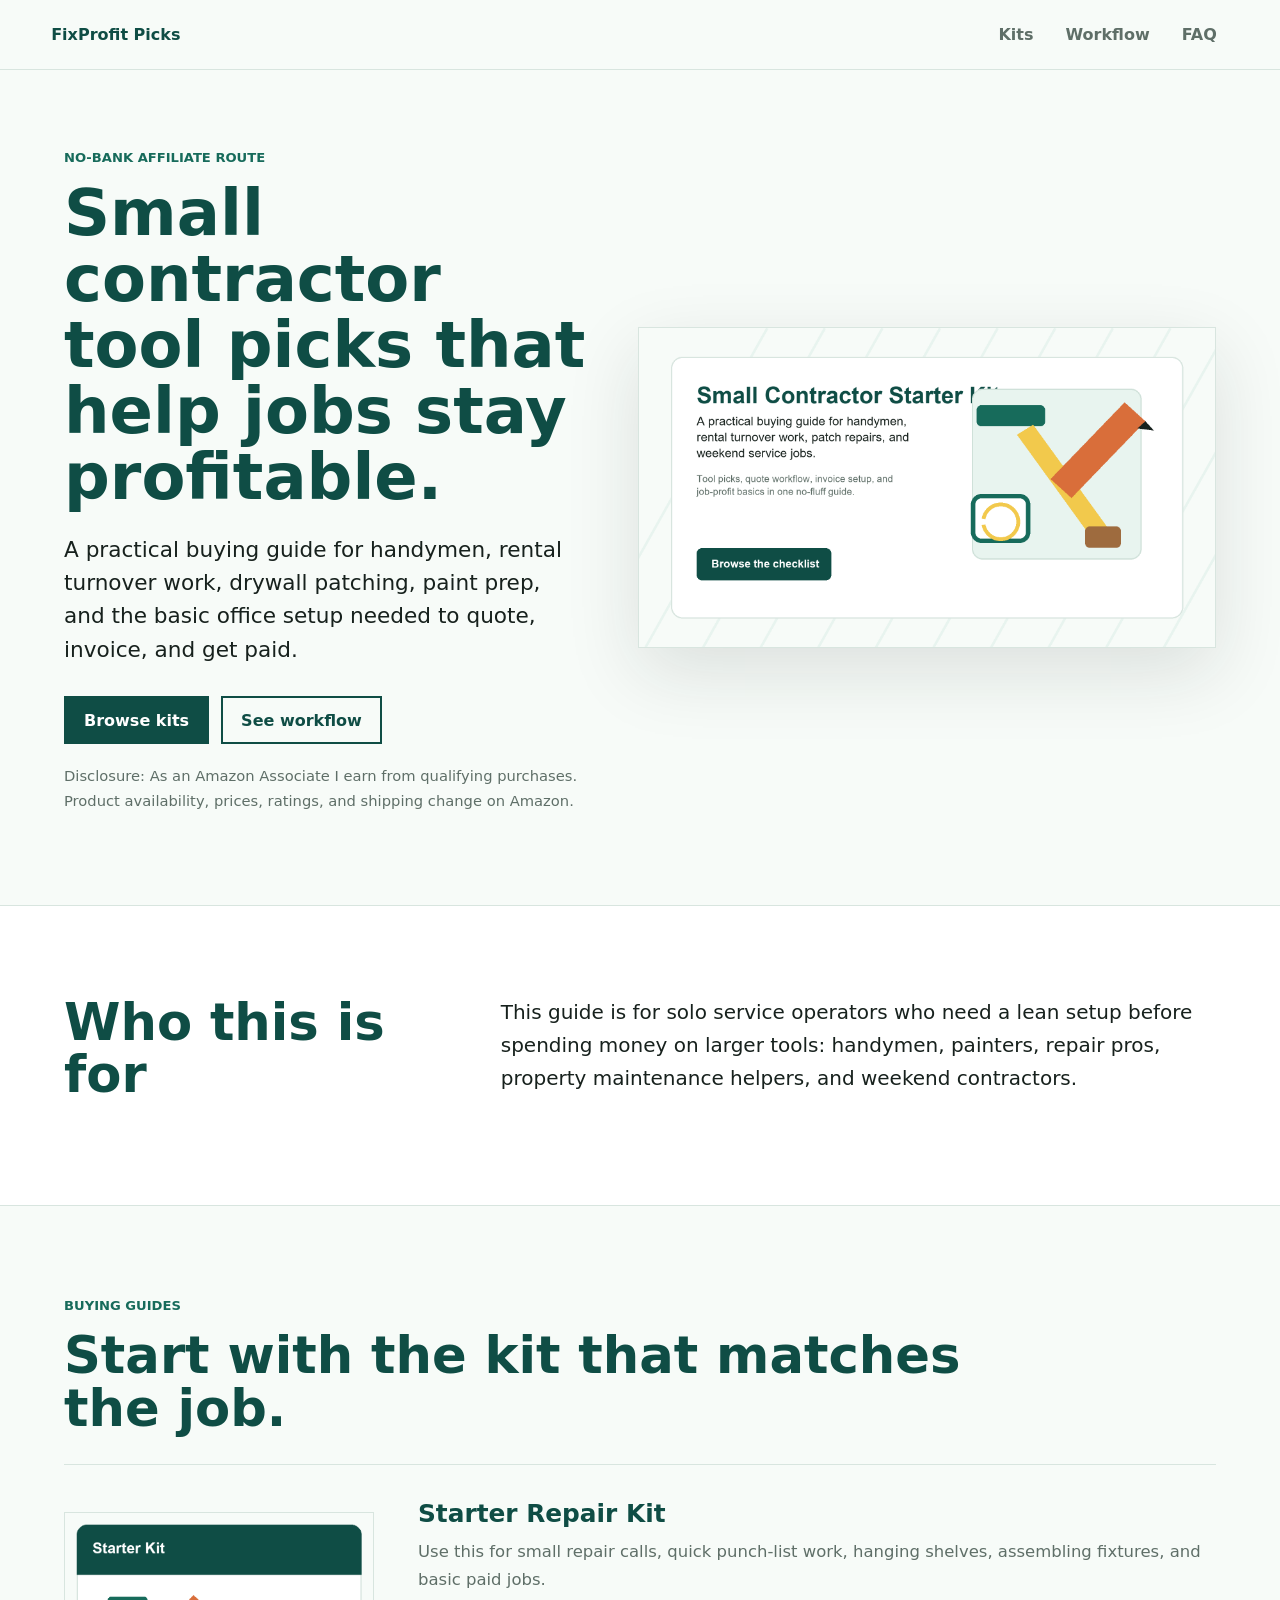
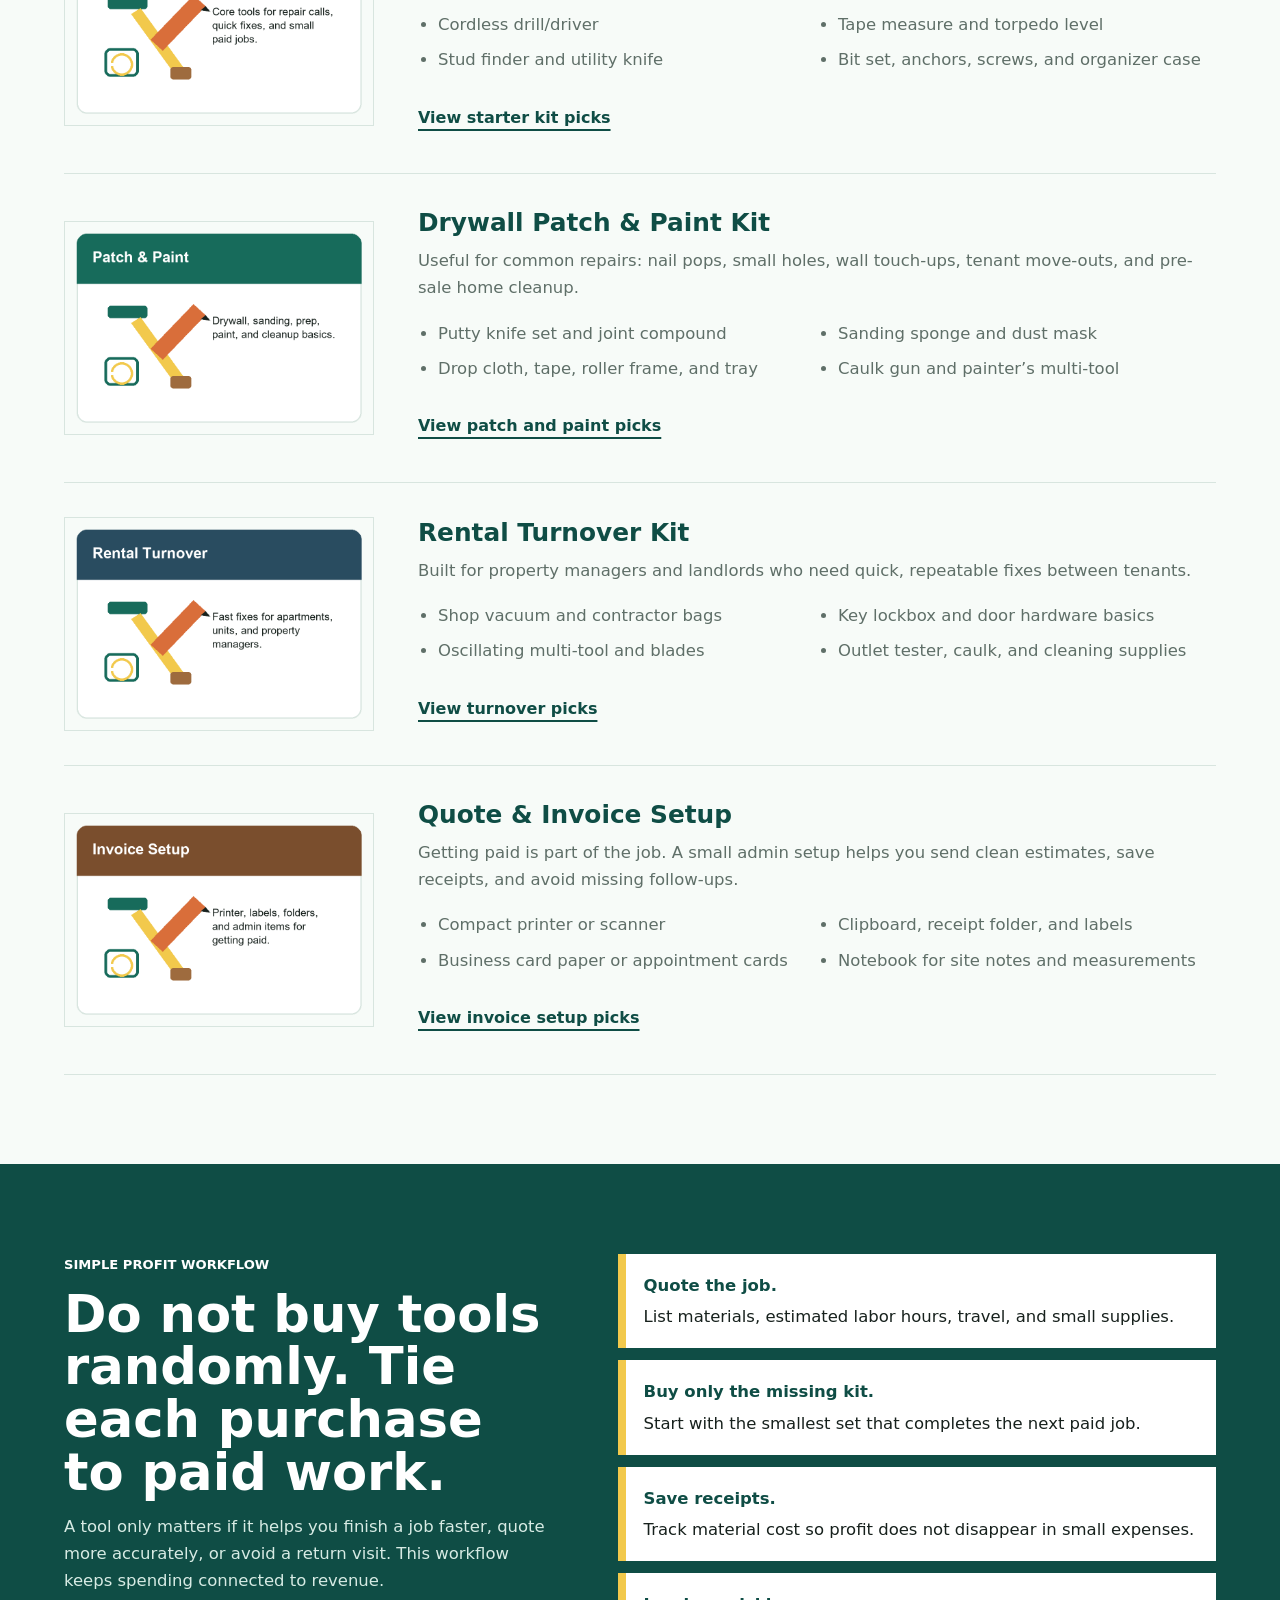
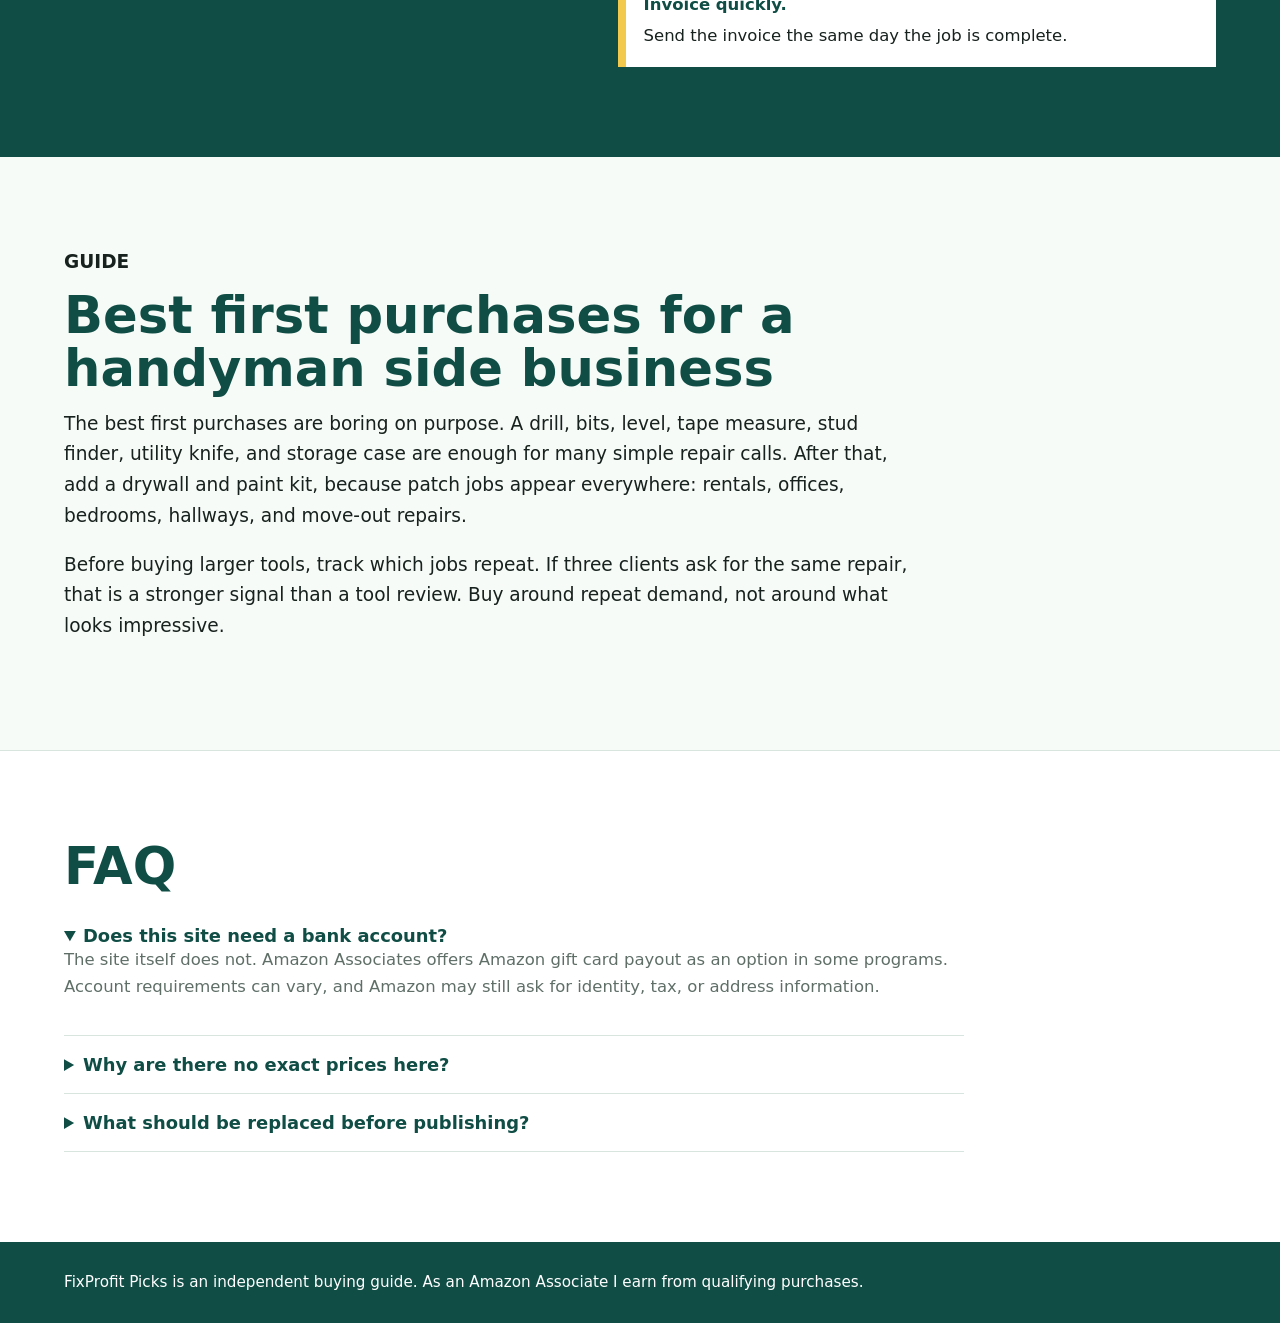
==== index.html @ c5eff832 "Launch FixProfit Picks affiliate site" ====
<!doctype html>
<html lang="en">
  <head>
    <meta charset="utf-8" />
    <meta name="viewport" content="width=device-width, initial-scale=1" />
    <title>Small Contractor Starter Kit | Tool Buying Guide</title>
    <meta
      name="description"
      content="A practical tool buying guide for handymen, rental turnover jobs, drywall repair, painting, invoicing, and job-profit workflow."
    />
    <link rel="stylesheet" href="styles.css" />
  </head>
  <body>
    <header class="topbar">
      <a class="brand" href="#top">FixProfit Picks</a>
      <nav aria-label="Primary">
        <a href="#kits">Kits</a>
        <a href="#workflow">Workflow</a>
        <a href="#faq">FAQ</a>
      </nav>
    </header>

    <main id="top">
      <section class="hero">
        <div class="hero-copy">
          <p class="eyebrow">No-bank affiliate route</p>
          <h1>Small contractor tool picks that help jobs stay profitable.</h1>
          <p>
            A practical buying guide for handymen, rental turnover work, drywall
            patching, paint prep, and the basic office setup needed to quote,
            invoice, and get paid.
          </p>
          <div class="hero-actions">
            <a class="button" href="#kits">Browse kits</a>
            <a class="button secondary" href="#workflow">See workflow</a>
          </div>
          <p class="disclosure">
            Disclosure: As an Amazon Associate I earn from qualifying purchases.
            Product availability, prices, ratings, and shipping change on Amazon.
          </p>
        </div>
        <img
          class="hero-image"
          src="assets/hero-tools.png"
          alt="Illustrated contractor tool kit with hammer, tape measure, and pencil"
        />
      </section>

      <section class="intro">
        <h2>Who this is for</h2>
        <p>
          This guide is for solo service operators who need a lean setup before
          spending money on larger tools: handymen, painters, repair pros,
          property maintenance helpers, and weekend contractors.
        </p>
      </section>

      <section id="kits" class="kits">
        <div class="section-heading">
          <p class="eyebrow">Buying guides</p>
          <h2>Start with the kit that matches the job.</h2>
        </div>

        <article class="kit-card">
          <img src="assets/tile-starter-kit.png" alt="Starter tool kit illustration" />
          <div>
            <h3>Starter Repair Kit</h3>
            <p>
              Use this for small repair calls, quick punch-list work, hanging
              shelves, assembling fixtures, and basic paid jobs.
            </p>
            <ul>
              <li>Cordless drill/driver</li>
              <li>Tape measure and torpedo level</li>
              <li>Stud finder and utility knife</li>
              <li>Bit set, anchors, screws, and organizer case</li>
            </ul>
            <a class="text-link" data-amazon-search="handyman starter tool kit cordless drill level stud finder">View starter kit picks</a>
          </div>
        </article>

        <article class="kit-card">
          <img src="assets/tile-drywall-paint.png" alt="Drywall and painting kit illustration" />
          <div>
            <h3>Drywall Patch & Paint Kit</h3>
            <p>
              Useful for common repairs: nail pops, small holes, wall touch-ups,
              tenant move-outs, and pre-sale home cleanup.
            </p>
            <ul>
              <li>Putty knife set and joint compound</li>
              <li>Sanding sponge and dust mask</li>
              <li>Drop cloth, tape, roller frame, and tray</li>
              <li>Caulk gun and painter’s multi-tool</li>
            </ul>
            <a class="text-link" data-amazon-search="drywall repair kit sanding sponge painter tool caulk gun">View patch and paint picks</a>
          </div>
        </article>

        <article class="kit-card">
          <img src="assets/tile-rental-turnover.png" alt="Rental turnover kit illustration" />
          <div>
            <h3>Rental Turnover Kit</h3>
            <p>
              Built for property managers and landlords who need quick,
              repeatable fixes between tenants.
            </p>
            <ul>
              <li>Shop vacuum and contractor bags</li>
              <li>Key lockbox and door hardware basics</li>
              <li>Oscillating multi-tool and blades</li>
              <li>Outlet tester, caulk, and cleaning supplies</li>
            </ul>
            <a class="text-link" data-amazon-search="rental turnover maintenance kit shop vac lockbox oscillating tool">View turnover picks</a>
          </div>
        </article>

        <article class="kit-card">
          <img src="assets/tile-office-setup.png" alt="Invoice and office setup illustration" />
          <div>
            <h3>Quote & Invoice Setup</h3>
            <p>
              Getting paid is part of the job. A small admin setup helps you
              send clean estimates, save receipts, and avoid missing follow-ups.
            </p>
            <ul>
              <li>Compact printer or scanner</li>
              <li>Clipboard, receipt folder, and labels</li>
              <li>Business card paper or appointment cards</li>
              <li>Notebook for site notes and measurements</li>
            </ul>
            <a class="text-link" data-amazon-search="small business invoice printer receipt organizer clipboard labels">View invoice setup picks</a>
          </div>
        </article>
      </section>

      <section id="workflow" class="workflow">
        <div>
          <p class="eyebrow">Simple profit workflow</p>
          <h2>Do not buy tools randomly. Tie each purchase to paid work.</h2>
          <p>
            A tool only matters if it helps you finish a job faster, quote more
            accurately, or avoid a return visit. This workflow keeps spending
            connected to revenue.
          </p>
        </div>
        <ol class="steps">
          <li>
            <strong>Quote the job.</strong>
            List materials, estimated labor hours, travel, and small supplies.
          </li>
          <li>
            <strong>Buy only the missing kit.</strong>
            Start with the smallest set that completes the next paid job.
          </li>
          <li>
            <strong>Save receipts.</strong>
            Track material cost so profit does not disappear in small expenses.
          </li>
          <li>
            <strong>Invoice quickly.</strong>
            Send the invoice the same day the job is complete.
          </li>
        </ol>
      </section>

      <section class="article">
        <p class="eyebrow">Guide</p>
        <h2>Best first purchases for a handyman side business</h2>
        <p>
          The best first purchases are boring on purpose. A drill, bits, level,
          tape measure, stud finder, utility knife, and storage case are enough
          for many simple repair calls. After that, add a drywall and paint kit,
          because patch jobs appear everywhere: rentals, offices, bedrooms,
          hallways, and move-out repairs.
        </p>
        <p>
          Before buying larger tools, track which jobs repeat. If three clients
          ask for the same repair, that is a stronger signal than a tool review.
          Buy around repeat demand, not around what looks impressive.
        </p>
      </section>

      <section id="faq" class="faq">
        <h2>FAQ</h2>
        <details open>
          <summary>Does this site need a bank account?</summary>
          <p>
            The site itself does not. Amazon Associates offers Amazon gift card
            payout as an option in some programs. Account requirements can vary,
            and Amazon may still ask for identity, tax, or address information.
          </p>
        </details>
        <details>
          <summary>Why are there no exact prices here?</summary>
          <p>
            Prices change often. This page links to Amazon search results so
            visitors can compare current products directly on Amazon.
          </p>
        </details>
        <details>
          <summary>What should be replaced before publishing?</summary>
          <p>
            Replace the placeholder Amazon Associate tag in <code>script.js</code>
            after the account is created.
          </p>
        </details>
      </section>
    </main>

    <footer>
      <p>
        FixProfit Picks is an independent buying guide. As an Amazon Associate I
        earn from qualifying purchases.
      </p>
    </footer>

    <script src="script.js"></script>
  </body>
</html>
---- styles.css ----
:root {
  color-scheme: light;
  --ink: #17211d;
  --muted: #5f6f68;
  --green: #176b5b;
  --deep: #0f4d45;
  --mint: #e8f4ef;
  --paper: #f7fbf8;
  --line: #d8e5df;
  --amber: #f2c94c;
  --rust: #d96e3a;
  font-family:
    Inter, ui-sans-serif, system-ui, -apple-system, BlinkMacSystemFont, "Segoe UI",
    sans-serif;
}

* {
  box-sizing: border-box;
}

html {
  scroll-behavior: smooth;
}

body {
  margin: 0;
  background: var(--paper);
  color: var(--ink);
}

a {
  color: inherit;
}

.topbar {
  position: sticky;
  top: 0;
  z-index: 10;
  display: flex;
  align-items: center;
  justify-content: space-between;
  gap: 24px;
  padding: 16px clamp(18px, 4vw, 54px);
  background: rgba(247, 251, 248, 0.94);
  border-bottom: 1px solid var(--line);
  backdrop-filter: blur(14px);
}

.brand {
  font-weight: 800;
  text-decoration: none;
  color: var(--deep);
}

nav {
  display: flex;
  gap: 8px;
}

nav a {
  padding: 9px 12px;
  color: var(--muted);
  text-decoration: none;
  font-weight: 700;
}

main {
  overflow: hidden;
}

.hero {
  min-height: calc(100vh - 65px);
  display: grid;
  grid-template-columns: minmax(0, 0.95fr) minmax(340px, 1.05fr);
  align-items: center;
  gap: clamp(24px, 4vw, 70px);
  padding: clamp(34px, 6vw, 84px) clamp(18px, 5vw, 78px);
}

.hero-copy {
  max-width: 720px;
}

.eyebrow {
  margin: 0 0 12px;
  color: var(--green);
  font-size: 0.82rem;
  font-weight: 900;
  letter-spacing: 0;
  text-transform: uppercase;
}

h1,
h2,
h3,
p {
  margin-top: 0;
}

h1 {
  margin-bottom: 22px;
  font-size: clamp(2.15rem, 5vw, 4.55rem);
  line-height: 1.03;
  letter-spacing: 0;
  color: var(--deep);
}

h2 {
  margin-bottom: 14px;
  font-size: clamp(1.9rem, 4vw, 3.35rem);
  line-height: 1.03;
  letter-spacing: 0;
  color: var(--deep);
}

h3 {
  margin-bottom: 10px;
  font-size: 1.55rem;
  color: var(--deep);
}

p,
li {
  color: var(--muted);
  font-size: 1.03rem;
  line-height: 1.65;
}

.hero-copy > p:not(.eyebrow):not(.disclosure) {
  max-width: 620px;
  color: var(--ink);
  font-size: clamp(1.1rem, 2vw, 1.35rem);
  line-height: 1.55;
}

.hero-actions {
  display: flex;
  flex-wrap: wrap;
  gap: 12px;
  margin: 30px 0 20px;
}

.button {
  display: inline-flex;
  align-items: center;
  justify-content: center;
  min-height: 48px;
  padding: 0 18px;
  border: 2px solid var(--deep);
  background: var(--deep);
  color: white;
  font-weight: 900;
  text-decoration: none;
}

.button.secondary {
  background: transparent;
  color: var(--deep);
}

.disclosure {
  max-width: 560px;
  color: var(--muted);
  font-size: 0.92rem;
}

.hero-image {
  width: 100%;
  max-height: 780px;
  min-width: 0;
  object-fit: contain;
  border: 1px solid var(--line);
  box-shadow: 0 24px 70px rgba(23, 33, 29, 0.12);
}

.intro,
.kits,
.workflow,
.article,
.faq {
  padding: clamp(44px, 7vw, 90px) clamp(18px, 5vw, 78px);
}

.intro {
  display: grid;
  grid-template-columns: minmax(220px, 0.8fr) minmax(0, 1.4fr);
  gap: 28px;
  background: white;
  border-block: 1px solid var(--line);
}

.intro p {
  max-width: 820px;
  color: var(--ink);
  font-size: 1.25rem;
}

.section-heading {
  max-width: 900px;
  margin-bottom: 30px;
}

.kit-card {
  display: grid;
  grid-template-columns: 310px minmax(0, 1fr);
  gap: clamp(20px, 4vw, 44px);
  align-items: center;
  padding: clamp(18px, 3vw, 34px) 0;
  border-top: 1px solid var(--line);
}

.kit-card:last-child {
  border-bottom: 1px solid var(--line);
}

.kit-card img {
  width: 100%;
  border: 1px solid var(--line);
  background: white;
}

ul {
  display: grid;
  grid-template-columns: repeat(2, minmax(0, 1fr));
  gap: 8px 22px;
  margin: 18px 0 22px;
  padding-left: 20px;
}

.text-link {
  display: inline-flex;
  align-items: center;
  min-height: 44px;
  color: var(--deep);
  font-weight: 900;
  text-decoration: underline;
  text-decoration-thickness: 2px;
  text-underline-offset: 6px;
  cursor: pointer;
}

.workflow {
  display: grid;
  grid-template-columns: minmax(0, 0.9fr) minmax(320px, 1.1fr);
  gap: clamp(24px, 5vw, 70px);
  background: var(--deep);
}

.workflow h2,
.workflow .eyebrow {
  color: white;
}

.workflow p {
  color: #d7ebe4;
}

.steps {
  display: grid;
  gap: 12px;
  margin: 0;
  padding: 0;
  list-style: none;
}

.steps li {
  padding: 18px;
  background: white;
  border-left: 8px solid var(--amber);
  color: var(--ink);
}

.steps strong {
  display: block;
  margin-bottom: 4px;
  color: var(--deep);
}

.article {
  max-width: 980px;
}

.article p {
  color: var(--ink);
  font-size: 1.16rem;
}

.faq {
  background: white;
  border-top: 1px solid var(--line);
}

details {
  max-width: 900px;
  padding: 18px 0;
  border-bottom: 1px solid var(--line);
}

summary {
  color: var(--deep);
  cursor: pointer;
  font-size: 1.12rem;
  font-weight: 900;
}

code {
  padding: 2px 6px;
  background: var(--mint);
  color: var(--deep);
}

footer {
  padding: 28px clamp(18px, 5vw, 78px);
  background: var(--deep);
}

footer p {
  margin: 0;
  color: white;
  font-size: 0.95rem;
}

@media (max-width: 840px) {
  .topbar,
  nav {
    align-items: flex-start;
  }

  .topbar {
    flex-direction: column;
  }

  .hero,
  .intro,
  .kit-card,
  .workflow {
    grid-template-columns: 1fr;
  }

  .hero {
    min-height: auto;
  }

  .kit-card img {
    max-width: 420px;
  }

  ul {
    grid-template-columns: 1fr;
  }
}
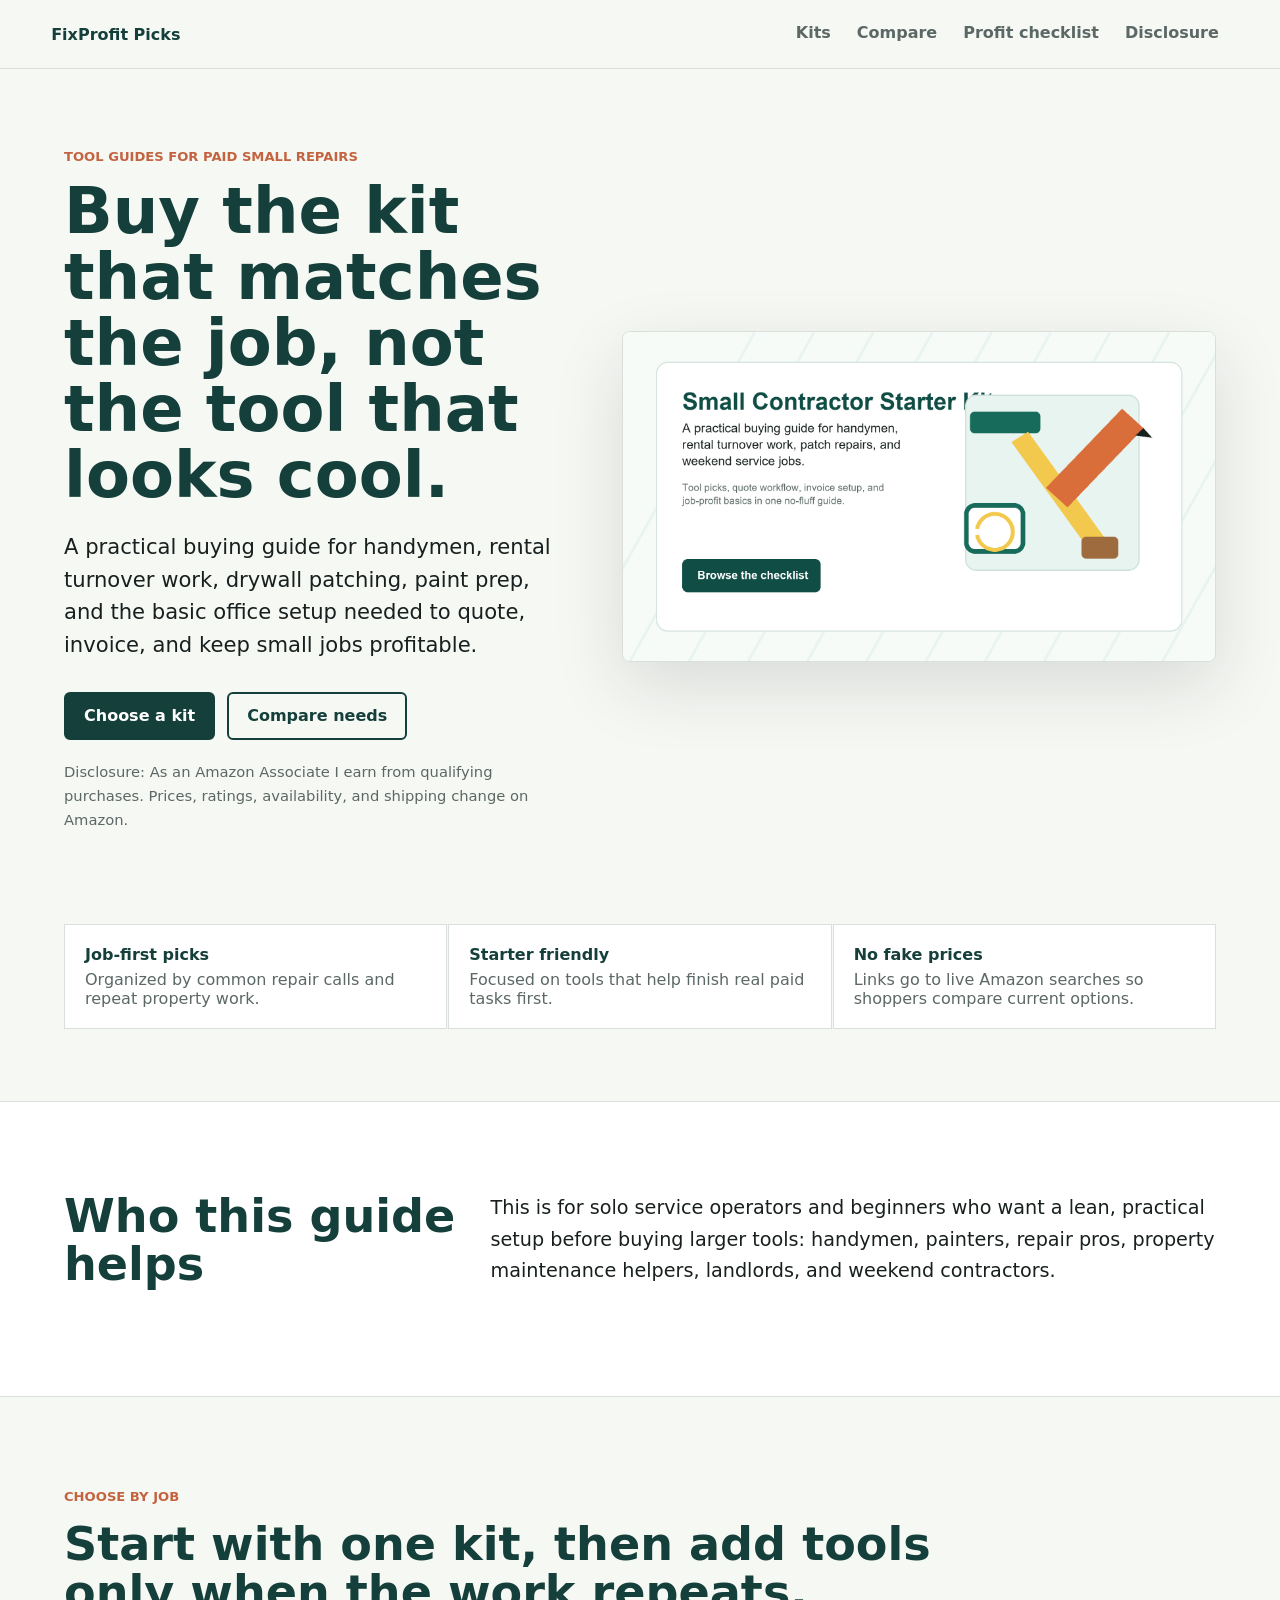
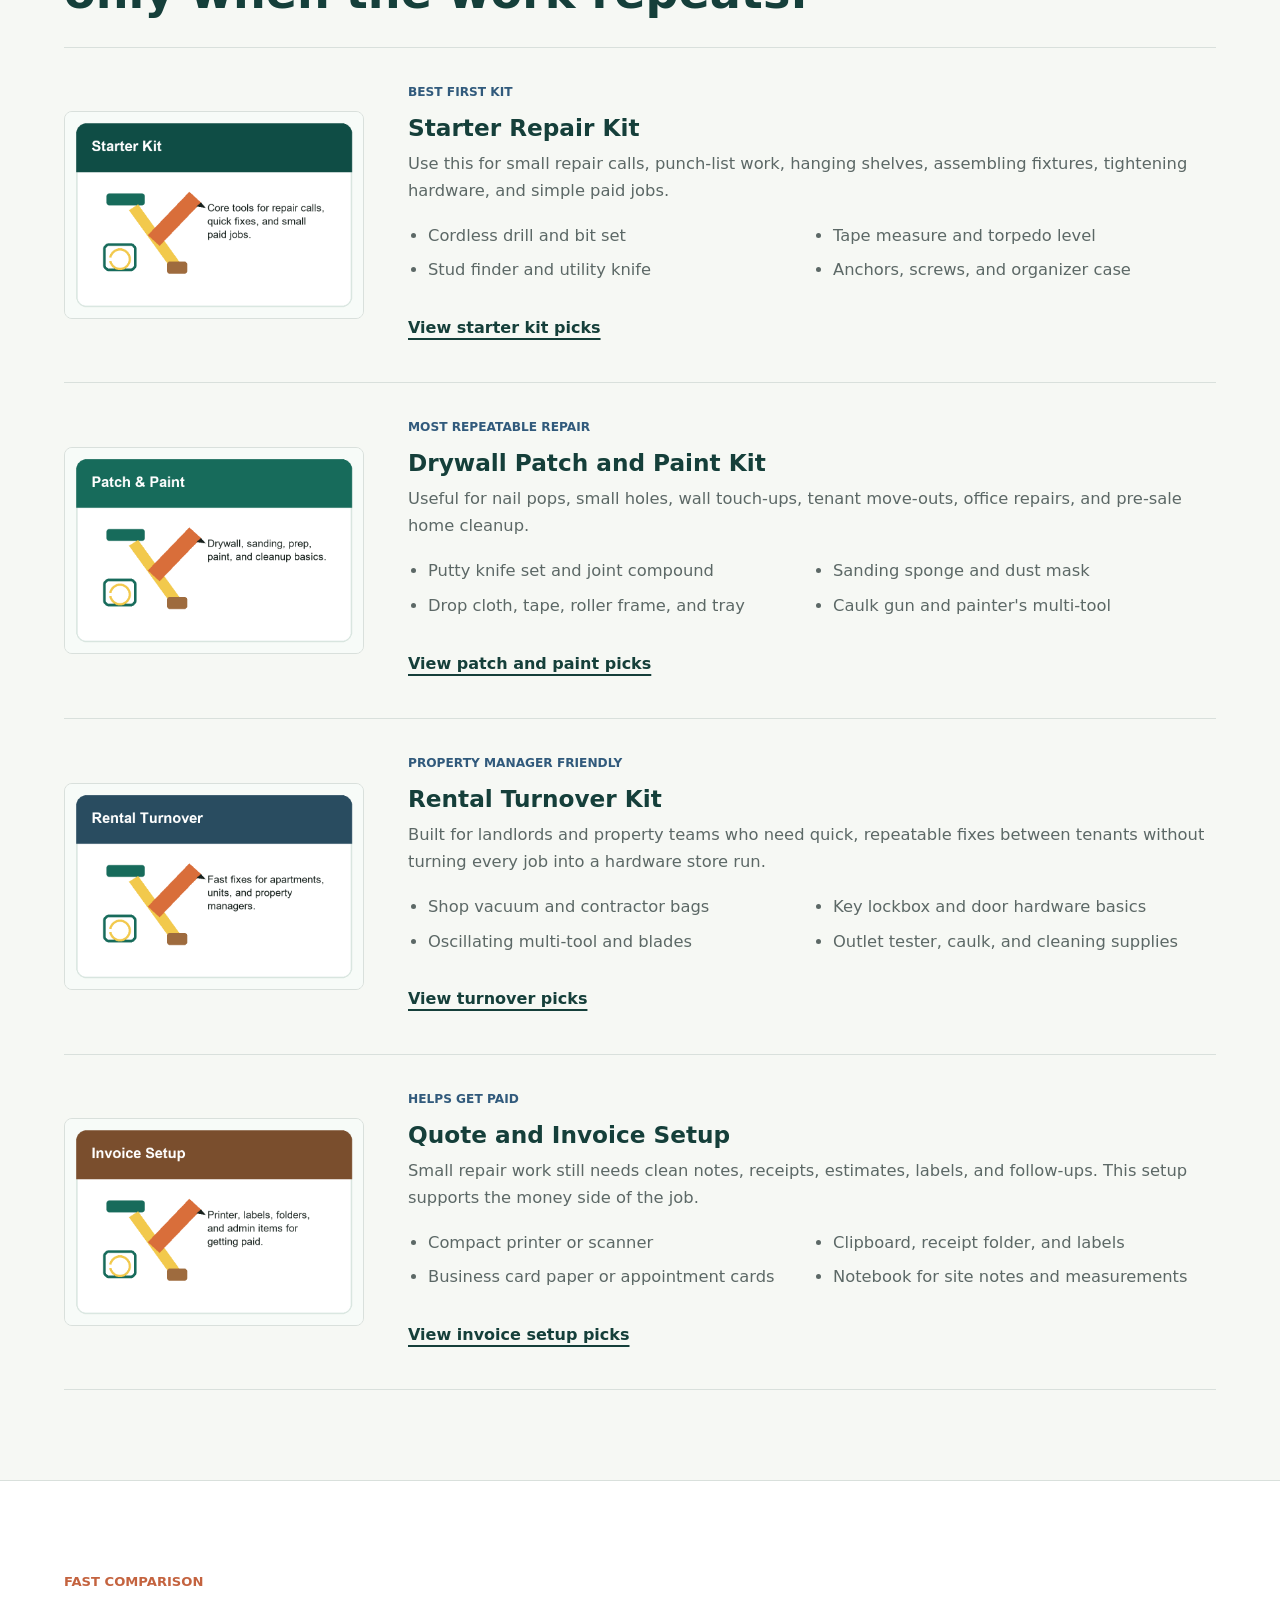
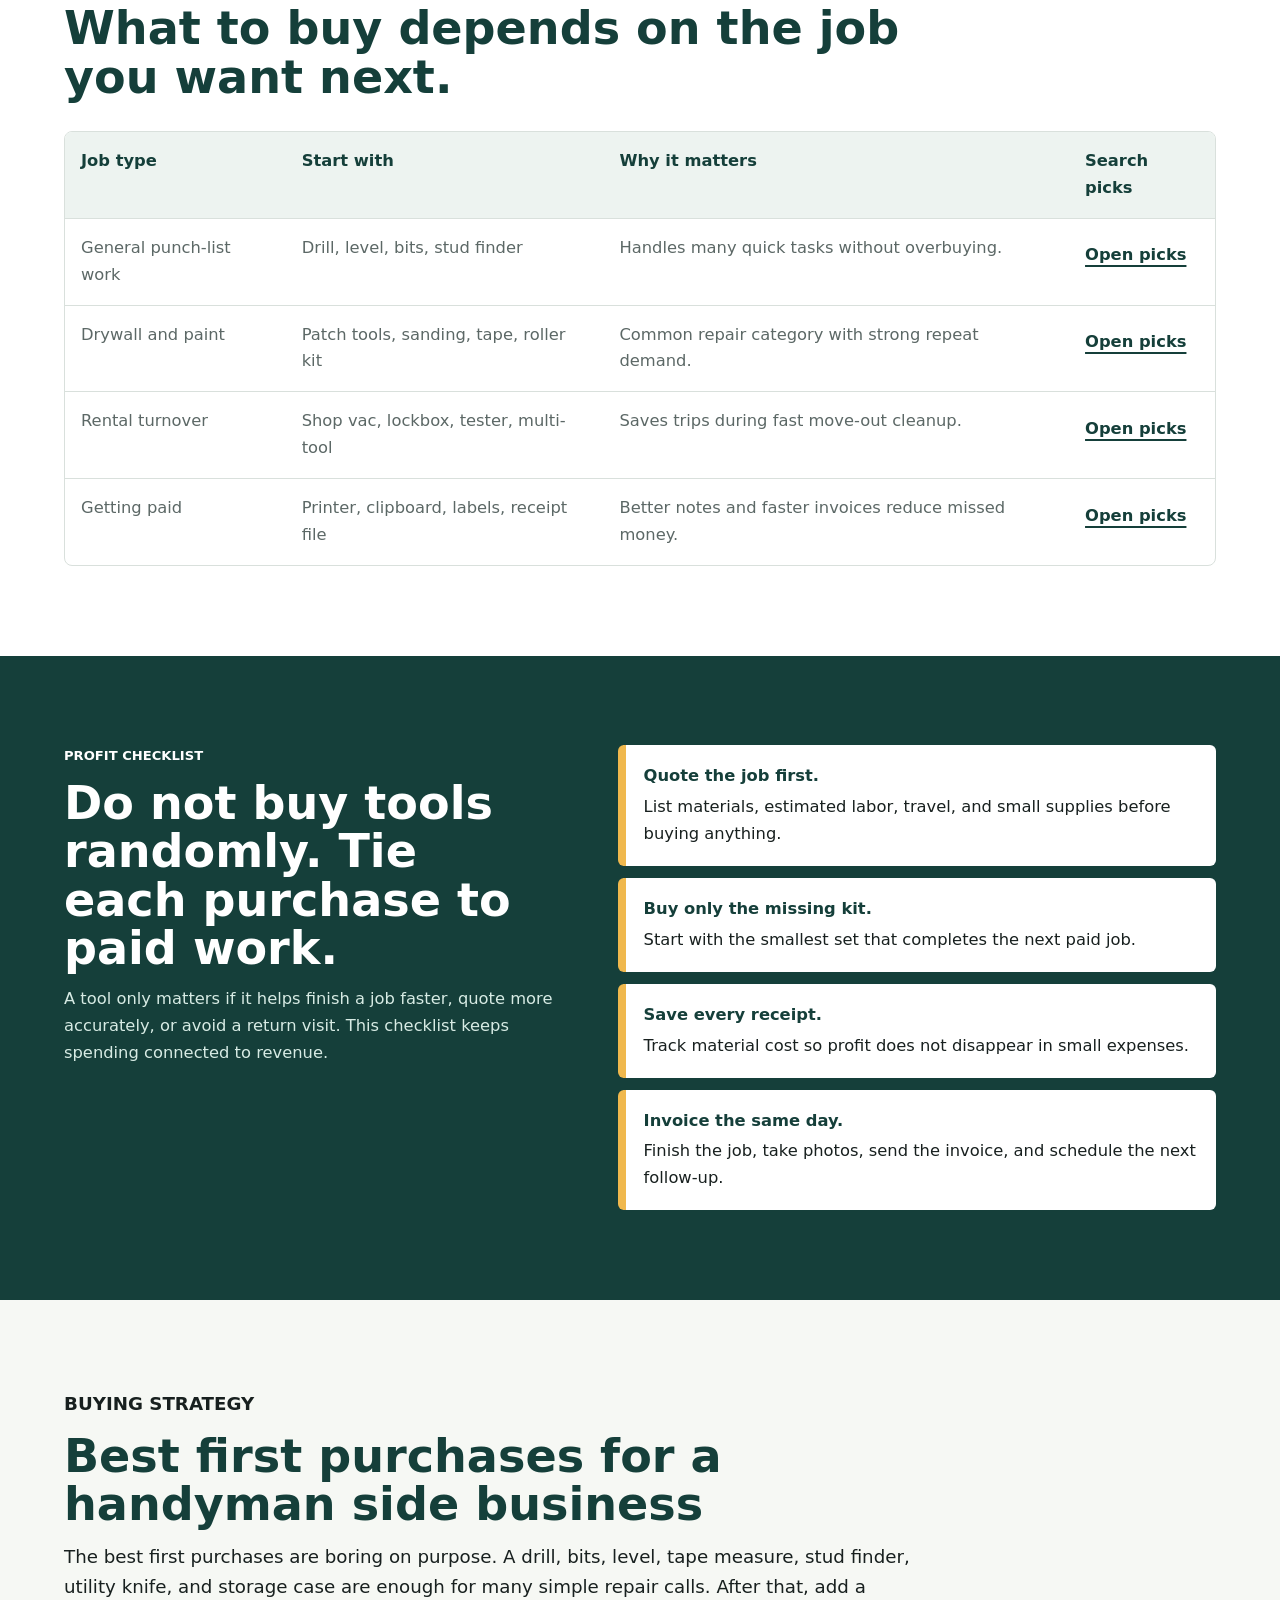
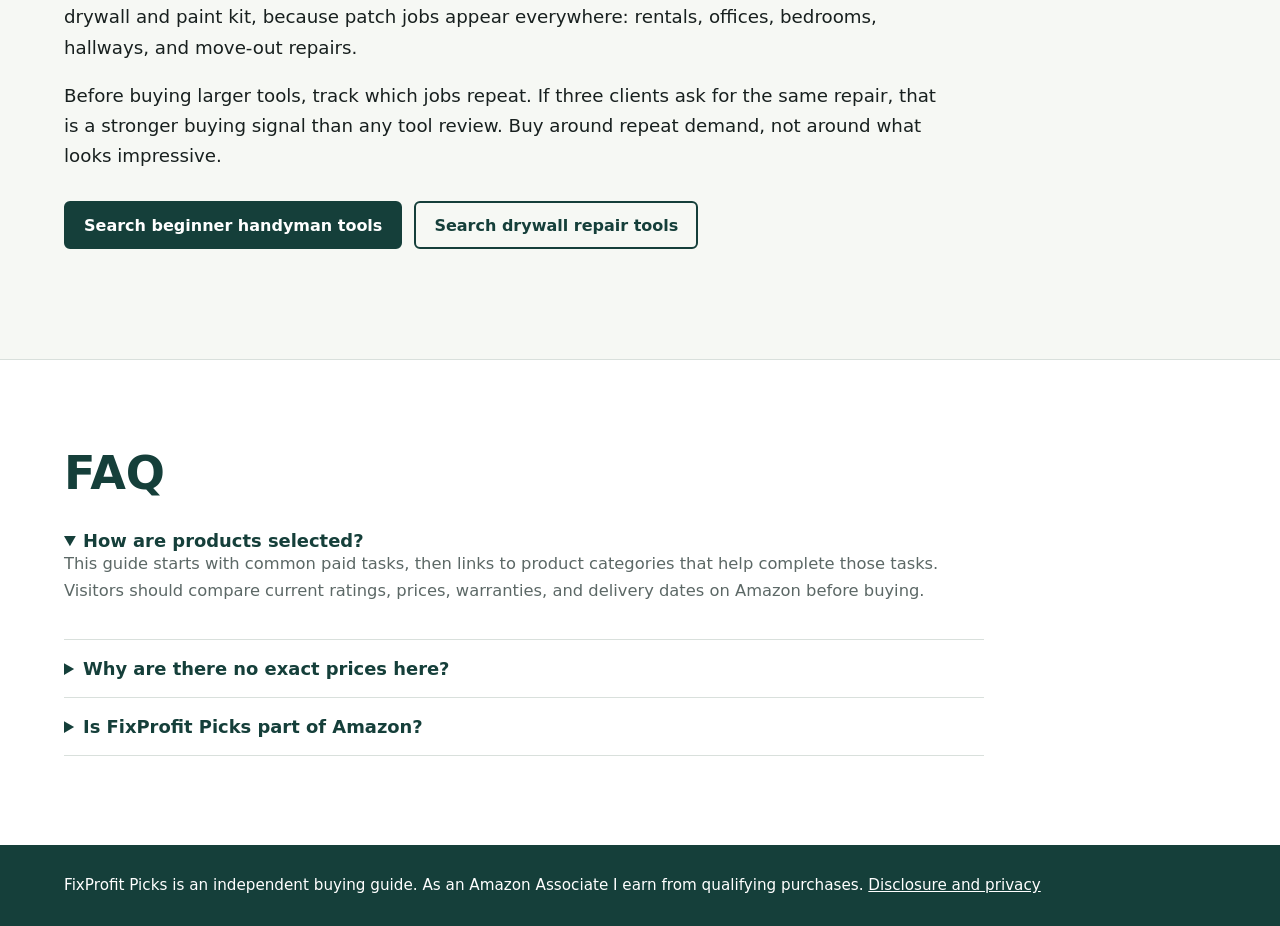
==== commit 1c2735c7: "Improve affiliate buying guide site" ====
--- a/index.html
+++ b/index.html
@@ -3,40 +3,48 @@
   <head>
     <meta charset="utf-8" />
     <meta name="viewport" content="width=device-width, initial-scale=1" />
-    <title>Small Contractor Starter Kit | Tool Buying Guide</title>
+    <title>Handyman Tool Kits for Paid Repair Jobs | FixProfit Picks</title>
     <meta
       name="description"
-      content="A practical tool buying guide for handymen, rental turnover jobs, drywall repair, painting, invoicing, and job-profit workflow."
+      content="Practical tool kit buying guides for handymen, rental turnover jobs, drywall repair, painting, quoting, and small contractor workflows."
     />
-    <link rel="stylesheet" href="styles.css" />
+    <meta property="og:title" content="FixProfit Picks: Handyman Tool Kit Guides" />
+    <meta
+      property="og:description"
+      content="Choose starter repair, drywall, rental turnover, and small contractor office tools by job type."
+    />
+    <meta property="og:type" content="website" />
+    <meta property="og:image" content="assets/hero-tools.png" />
+    <link rel="stylesheet" href="styles.css?v=20260526-2" />
   </head>
   <body>
     <header class="topbar">
       <a class="brand" href="#top">FixProfit Picks</a>
       <nav aria-label="Primary">
         <a href="#kits">Kits</a>
-        <a href="#workflow">Workflow</a>
-        <a href="#faq">FAQ</a>
+        <a href="#compare">Compare</a>
+        <a href="#profit">Profit checklist</a>
+        <a href="disclosure.html">Disclosure</a>
       </nav>
     </header>
 
     <main id="top">
       <section class="hero">
         <div class="hero-copy">
-          <p class="eyebrow">No-bank affiliate route</p>
-          <h1>Small contractor tool picks that help jobs stay profitable.</h1>
+          <p class="eyebrow">Tool guides for paid small repairs</p>
+          <h1>Buy the kit that matches the job, not the tool that looks cool.</h1>
           <p>
             A practical buying guide for handymen, rental turnover work, drywall
             patching, paint prep, and the basic office setup needed to quote,
-            invoice, and get paid.
+            invoice, and keep small jobs profitable.
           </p>
           <div class="hero-actions">
-            <a class="button" href="#kits">Browse kits</a>
-            <a class="button secondary" href="#workflow">See workflow</a>
+            <a class="button" href="#kits">Choose a kit</a>
+            <a class="button secondary" href="#compare">Compare needs</a>
           </div>
           <p class="disclosure">
             Disclosure: As an Amazon Associate I earn from qualifying purchases.
-            Product availability, prices, ratings, and shipping change on Amazon.
+            Prices, ratings, availability, and shipping change on Amazon.
           </p>
         </div>
         <img
@@ -46,64 +54,83 @@
         />
       </section>
 
+      <section class="trust-band" aria-label="Guide standards">
+        <div>
+          <strong>Job-first picks</strong>
+          <span>Organized by common repair calls and repeat property work.</span>
+        </div>
+        <div>
+          <strong>Starter friendly</strong>
+          <span>Focused on tools that help finish real paid tasks first.</span>
+        </div>
+        <div>
+          <strong>No fake prices</strong>
+          <span>Links go to live Amazon searches so shoppers compare current options.</span>
+        </div>
+      </section>
+
       <section class="intro">
-        <h2>Who this is for</h2>
+        <h2>Who this guide helps</h2>
         <p>
-          This guide is for solo service operators who need a lean setup before
-          spending money on larger tools: handymen, painters, repair pros,
-          property maintenance helpers, and weekend contractors.
+          This is for solo service operators and beginners who want a lean,
+          practical setup before buying larger tools: handymen, painters, repair
+          pros, property maintenance helpers, landlords, and weekend contractors.
         </p>
       </section>
 
       <section id="kits" class="kits">
         <div class="section-heading">
-          <p class="eyebrow">Buying guides</p>
-          <h2>Start with the kit that matches the job.</h2>
+          <p class="eyebrow">Choose by job</p>
+          <h2>Start with one kit, then add tools only when the work repeats.</h2>
         </div>
 
         <article class="kit-card">
           <img src="assets/tile-starter-kit.png" alt="Starter tool kit illustration" />
           <div>
+            <p class="tag">Best first kit</p>
             <h3>Starter Repair Kit</h3>
             <p>
-              Use this for small repair calls, quick punch-list work, hanging
-              shelves, assembling fixtures, and basic paid jobs.
+              Use this for small repair calls, punch-list work, hanging shelves,
+              assembling fixtures, tightening hardware, and simple paid jobs.
             </p>
             <ul>
-              <li>Cordless drill/driver</li>
+              <li>Cordless drill and bit set</li>
               <li>Tape measure and torpedo level</li>
               <li>Stud finder and utility knife</li>
-              <li>Bit set, anchors, screws, and organizer case</li>
+              <li>Anchors, screws, and organizer case</li>
             </ul>
-            <a class="text-link" data-amazon-search="handyman starter tool kit cordless drill level stud finder">View starter kit picks</a>
+            <a class="text-link" data-amazon-search="handyman starter tool kit cordless drill level stud finder organizer">View starter kit picks</a>
           </div>
         </article>
 
         <article class="kit-card">
           <img src="assets/tile-drywall-paint.png" alt="Drywall and painting kit illustration" />
           <div>
-            <h3>Drywall Patch & Paint Kit</h3>
+            <p class="tag">Most repeatable repair</p>
+            <h3>Drywall Patch and Paint Kit</h3>
             <p>
-              Useful for common repairs: nail pops, small holes, wall touch-ups,
-              tenant move-outs, and pre-sale home cleanup.
+              Useful for nail pops, small holes, wall touch-ups, tenant
+              move-outs, office repairs, and pre-sale home cleanup.
             </p>
             <ul>
               <li>Putty knife set and joint compound</li>
               <li>Sanding sponge and dust mask</li>
               <li>Drop cloth, tape, roller frame, and tray</li>
-              <li>Caulk gun and painter’s multi-tool</li>
+              <li>Caulk gun and painter's multi-tool</li>
             </ul>
-            <a class="text-link" data-amazon-search="drywall repair kit sanding sponge painter tool caulk gun">View patch and paint picks</a>
+            <a class="text-link" data-amazon-search="drywall repair kit sanding sponge painter tool caulk gun roller tray">View patch and paint picks</a>
           </div>
         </article>
 
         <article class="kit-card">
           <img src="assets/tile-rental-turnover.png" alt="Rental turnover kit illustration" />
           <div>
+            <p class="tag">Property manager friendly</p>
             <h3>Rental Turnover Kit</h3>
             <p>
-              Built for property managers and landlords who need quick,
-              repeatable fixes between tenants.
+              Built for landlords and property teams who need quick, repeatable
+              fixes between tenants without turning every job into a hardware
+              store run.
             </p>
             <ul>
               <li>Shop vacuum and contractor bags</li>
@@ -111,17 +138,19 @@
               <li>Oscillating multi-tool and blades</li>
               <li>Outlet tester, caulk, and cleaning supplies</li>
             </ul>
-            <a class="text-link" data-amazon-search="rental turnover maintenance kit shop vac lockbox oscillating tool">View turnover picks</a>
+            <a class="text-link" data-amazon-search="rental turnover maintenance kit shop vac lockbox oscillating tool outlet tester">View turnover picks</a>
           </div>
         </article>
 
         <article class="kit-card">
           <img src="assets/tile-office-setup.png" alt="Invoice and office setup illustration" />
           <div>
-            <h3>Quote & Invoice Setup</h3>
+            <p class="tag">Helps get paid</p>
+            <h3>Quote and Invoice Setup</h3>
             <p>
-              Getting paid is part of the job. A small admin setup helps you
-              send clean estimates, save receipts, and avoid missing follow-ups.
+              Small repair work still needs clean notes, receipts, estimates,
+              labels, and follow-ups. This setup supports the money side of the
+              job.
             </p>
             <ul>
               <li>Compact printer or scanner</li>
@@ -129,43 +158,90 @@
               <li>Business card paper or appointment cards</li>
               <li>Notebook for site notes and measurements</li>
             </ul>
-            <a class="text-link" data-amazon-search="small business invoice printer receipt organizer clipboard labels">View invoice setup picks</a>
+            <a class="text-link" data-amazon-search="small business invoice printer receipt organizer clipboard labels notebook">View invoice setup picks</a>
           </div>
         </article>
       </section>
 
-      <section id="workflow" class="workflow">
+      <section id="compare" class="compare">
+        <div class="section-heading">
+          <p class="eyebrow">Fast comparison</p>
+          <h2>What to buy depends on the job you want next.</h2>
+        </div>
+        <div class="table-wrap" role="region" aria-label="Tool kit comparison">
+          <table>
+            <thead>
+              <tr>
+                <th>Job type</th>
+                <th>Start with</th>
+                <th>Why it matters</th>
+                <th>Search picks</th>
+              </tr>
+            </thead>
+            <tbody>
+              <tr>
+                <td>General punch-list work</td>
+                <td>Drill, level, bits, stud finder</td>
+                <td>Handles many quick tasks without overbuying.</td>
+                <td><a data-amazon-search="cordless drill bit set stud finder level">Open picks</a></td>
+              </tr>
+              <tr>
+                <td>Drywall and paint</td>
+                <td>Patch tools, sanding, tape, roller kit</td>
+                <td>Common repair category with strong repeat demand.</td>
+                <td><a data-amazon-search="drywall patch kit paint roller tray painter tape">Open picks</a></td>
+              </tr>
+              <tr>
+                <td>Rental turnover</td>
+                <td>Shop vac, lockbox, tester, multi-tool</td>
+                <td>Saves trips during fast move-out cleanup.</td>
+                <td><a data-amazon-search="rental property maintenance tools shop vacuum outlet tester lockbox">Open picks</a></td>
+              </tr>
+              <tr>
+                <td>Getting paid</td>
+                <td>Printer, clipboard, labels, receipt file</td>
+                <td>Better notes and faster invoices reduce missed money.</td>
+                <td><a data-amazon-search="portable printer receipt organizer clipboard labels small business">Open picks</a></td>
+              </tr>
+            </tbody>
+          </table>
+        </div>
+      </section>
+
+      <section id="profit" class="workflow">
         <div>
-          <p class="eyebrow">Simple profit workflow</p>
+          <p class="eyebrow">Profit checklist</p>
           <h2>Do not buy tools randomly. Tie each purchase to paid work.</h2>
           <p>
-            A tool only matters if it helps you finish a job faster, quote more
-            accurately, or avoid a return visit. This workflow keeps spending
+            A tool only matters if it helps finish a job faster, quote more
+            accurately, or avoid a return visit. This checklist keeps spending
             connected to revenue.
           </p>
         </div>
         <ol class="steps">
           <li>
-            <strong>Quote the job.</strong>
-            List materials, estimated labor hours, travel, and small supplies.
+            <strong>Quote the job first.</strong>
+            List materials, estimated labor, travel, and small supplies before
+            buying anything.
           </li>
           <li>
             <strong>Buy only the missing kit.</strong>
             Start with the smallest set that completes the next paid job.
           </li>
           <li>
-            <strong>Save receipts.</strong>
+            <strong>Save every receipt.</strong>
             Track material cost so profit does not disappear in small expenses.
           </li>
           <li>
-            <strong>Invoice quickly.</strong>
-            Send the invoice the same day the job is complete.
+            <strong>Invoice the same day.</strong>
+            Finish the job, take photos, send the invoice, and schedule the next
+            follow-up.
           </li>
         </ol>
       </section>
 
       <section class="article">
-        <p class="eyebrow">Guide</p>
+        <p class="eyebrow">Buying strategy</p>
         <h2>Best first purchases for a handyman side business</h2>
         <p>
           The best first purchases are boring on purpose. A drill, bits, level,
@@ -176,19 +252,25 @@
         </p>
         <p>
           Before buying larger tools, track which jobs repeat. If three clients
-          ask for the same repair, that is a stronger signal than a tool review.
-          Buy around repeat demand, not around what looks impressive.
+          ask for the same repair, that is a stronger buying signal than any
+          tool review. Buy around repeat demand, not around what looks
+          impressive.
         </p>
+        <div class="cta-row">
+          <a class="button" data-amazon-search="best handyman tools for beginners drill level tape measure stud finder">Search beginner handyman tools</a>
+          <a class="button secondary" data-amazon-search="drywall repair tools paint prep kit">Search drywall repair tools</a>
+        </div>
       </section>
 
       <section id="faq" class="faq">
         <h2>FAQ</h2>
         <details open>
-          <summary>Does this site need a bank account?</summary>
-          <p>
-            The site itself does not. Amazon Associates offers Amazon gift card
-            payout as an option in some programs. Account requirements can vary,
-            and Amazon may still ask for identity, tax, or address information.
+          <summary>How are products selected?</summary>
+          <p>
+            This guide starts with common paid tasks, then links to product
+            categories that help complete those tasks. Visitors should compare
+            current ratings, prices, warranties, and delivery dates on Amazon
+            before buying.
           </p>
         </details>
         <details>
@@ -199,10 +281,10 @@
           </p>
         </details>
         <details>
-          <summary>What should be replaced before publishing?</summary>
-          <p>
-            Replace the placeholder Amazon Associate tag in <code>script.js</code>
-            after the account is created.
+          <summary>Is FixProfit Picks part of Amazon?</summary>
+          <p>
+            No. FixProfit Picks is an independent buying guide and may earn from
+            qualifying purchases through Amazon Associates.
           </p>
         </details>
       </section>
@@ -211,10 +293,10 @@
     <footer>
       <p>
         FixProfit Picks is an independent buying guide. As an Amazon Associate I
-        earn from qualifying purchases.
+        earn from qualifying purchases. <a href="disclosure.html">Disclosure and privacy</a>
       </p>
     </footer>
 
-    <script src="script.js"></script>
+    <script src="script.js?v=20260526-2"></script>
   </body>
 </html>
--- a/styles.css
+++ b/styles.css
@@ -1,14 +1,15 @@
 :root {
   color-scheme: light;
-  --ink: #17211d;
-  --muted: #5f6f68;
-  --green: #176b5b;
-  --deep: #0f4d45;
-  --mint: #e8f4ef;
-  --paper: #f7fbf8;
-  --line: #d8e5df;
-  --amber: #f2c94c;
-  --rust: #d96e3a;
+  --ink: #18201f;
+  --muted: #5c6866;
+  --deep: #153f3a;
+  --teal: #1f7569;
+  --blue: #315a7c;
+  --paper: #f6f8f4;
+  --white: #ffffff;
+  --line: #d9e0dc;
+  --amber: #f0b84d;
+  --clay: #c4633f;
   font-family:
     Inter, ui-sans-serif, system-ui, -apple-system, BlinkMacSystemFont, "Segoe UI",
     sans-serif;
@@ -40,28 +41,30 @@
   align-items: center;
   justify-content: space-between;
   gap: 24px;
-  padding: 16px clamp(18px, 4vw, 54px);
-  background: rgba(247, 251, 248, 0.94);
+  padding: 14px clamp(18px, 4vw, 54px);
+  background: rgba(246, 248, 244, 0.95);
   border-bottom: 1px solid var(--line);
   backdrop-filter: blur(14px);
 }
 
 .brand {
+  color: var(--deep);
+  font-weight: 900;
+  text-decoration: none;
+}
+
+nav {
+  display: flex;
+  flex-wrap: wrap;
+  gap: 6px;
+}
+
+nav a {
+  min-height: 40px;
+  padding: 9px 10px;
+  color: var(--muted);
   font-weight: 800;
   text-decoration: none;
-  color: var(--deep);
-}
-
-nav {
-  display: flex;
-  gap: 8px;
-}
-
-nav a {
-  padding: 9px 12px;
-  color: var(--muted);
-  text-decoration: none;
-  font-weight: 700;
 }
 
 main {
@@ -71,19 +74,20 @@
 .hero {
   min-height: calc(100vh - 65px);
   display: grid;
-  grid-template-columns: minmax(0, 0.95fr) minmax(340px, 1.05fr);
+  grid-template-columns: minmax(0, 0.92fr) minmax(320px, 1.08fr);
   align-items: center;
   gap: clamp(24px, 4vw, 70px);
   padding: clamp(34px, 6vw, 84px) clamp(18px, 5vw, 78px);
 }
 
 .hero-copy {
-  max-width: 720px;
-}
-
-.eyebrow {
+  max-width: 760px;
+}
+
+.eyebrow,
+.tag {
   margin: 0 0 12px;
-  color: var(--green);
+  color: var(--clay);
   font-size: 0.82rem;
   font-weight: 900;
   letter-spacing: 0;
@@ -99,41 +103,44 @@
 
 h1 {
   margin-bottom: 22px;
-  font-size: clamp(2.15rem, 5vw, 4.55rem);
+  color: var(--deep);
+  font-size: clamp(2.15rem, 5vw, 4.5rem);
   line-height: 1.03;
   letter-spacing: 0;
-  color: var(--deep);
 }
 
 h2 {
   margin-bottom: 14px;
-  font-size: clamp(1.9rem, 4vw, 3.35rem);
-  line-height: 1.03;
+  color: var(--deep);
+  font-size: clamp(1.75rem, 3.6vw, 3.25rem);
+  line-height: 1.05;
   letter-spacing: 0;
-  color: var(--deep);
 }
 
 h3 {
   margin-bottom: 10px;
-  font-size: 1.55rem;
-  color: var(--deep);
+  color: var(--deep);
+  font-size: 1.45rem;
 }
 
 p,
-li {
+li,
+td,
+th {
   color: var(--muted);
-  font-size: 1.03rem;
+  font-size: 1.02rem;
   line-height: 1.65;
 }
 
 .hero-copy > p:not(.eyebrow):not(.disclosure) {
-  max-width: 620px;
+  max-width: 640px;
   color: var(--ink);
-  font-size: clamp(1.1rem, 2vw, 1.35rem);
+  font-size: clamp(1.1rem, 2vw, 1.32rem);
   line-height: 1.55;
 }
 
-.hero-actions {
+.hero-actions,
+.cta-row {
   display: flex;
   flex-wrap: wrap;
   gap: 12px;
@@ -147,8 +154,9 @@
   min-height: 48px;
   padding: 0 18px;
   border: 2px solid var(--deep);
+  border-radius: 6px;
   background: var(--deep);
-  color: white;
+  color: var(--white);
   font-weight: 900;
   text-decoration: none;
 }
@@ -159,53 +167,80 @@
 }
 
 .disclosure {
-  max-width: 560px;
+  max-width: 590px;
   color: var(--muted);
   font-size: 0.92rem;
 }
 
 .hero-image {
   width: 100%;
-  max-height: 780px;
+  max-height: 760px;
   min-width: 0;
   object-fit: contain;
   border: 1px solid var(--line);
-  box-shadow: 0 24px 70px rgba(23, 33, 29, 0.12);
+  border-radius: 8px;
+  background: var(--white);
+  box-shadow: 0 24px 70px rgba(24, 32, 31, 0.13);
+}
+
+.trust-band {
+  display: grid;
+  grid-template-columns: repeat(3, minmax(0, 1fr));
+  gap: 1px;
+  padding: 0 clamp(18px, 5vw, 78px) clamp(44px, 6vw, 72px);
+}
+
+.trust-band div {
+  padding: 20px;
+  border: 1px solid var(--line);
+  background: var(--white);
+}
+
+.trust-band strong {
+  display: block;
+  margin-bottom: 6px;
+  color: var(--deep);
+}
+
+.trust-band span {
+  color: var(--muted);
 }
 
 .intro,
 .kits,
+.compare,
 .workflow,
 .article,
-.faq {
+.faq,
+.legal-page {
   padding: clamp(44px, 7vw, 90px) clamp(18px, 5vw, 78px);
 }
 
 .intro {
   display: grid;
-  grid-template-columns: minmax(220px, 0.8fr) minmax(0, 1.4fr);
+  grid-template-columns: minmax(220px, 0.78fr) minmax(0, 1.42fr);
   gap: 28px;
-  background: white;
+  background: var(--white);
   border-block: 1px solid var(--line);
 }
 
 .intro p {
-  max-width: 820px;
+  max-width: 840px;
   color: var(--ink);
-  font-size: 1.25rem;
+  font-size: 1.2rem;
 }
 
 .section-heading {
-  max-width: 900px;
+  max-width: 920px;
   margin-bottom: 30px;
 }
 
 .kit-card {
   display: grid;
-  grid-template-columns: 310px minmax(0, 1fr);
+  grid-template-columns: 300px minmax(0, 1fr);
   gap: clamp(20px, 4vw, 44px);
   align-items: center;
-  padding: clamp(18px, 3vw, 34px) 0;
+  padding: clamp(20px, 3vw, 34px) 0;
   border-top: 1px solid var(--line);
 }
 
@@ -216,7 +251,13 @@
 .kit-card img {
   width: 100%;
   border: 1px solid var(--line);
-  background: white;
+  border-radius: 8px;
+  background: var(--white);
+}
+
+.tag {
+  color: var(--blue);
+  font-size: 0.76rem;
 }
 
 ul {
@@ -227,16 +268,53 @@
   padding-left: 20px;
 }
 
-.text-link {
+.text-link,
+td a {
   display: inline-flex;
   align-items: center;
-  min-height: 44px;
-  color: var(--deep);
+  min-height: 42px;
+  color: var(--deep);
+  cursor: pointer;
   font-weight: 900;
   text-decoration: underline;
   text-decoration-thickness: 2px;
-  text-underline-offset: 6px;
-  cursor: pointer;
+  text-underline-offset: 5px;
+}
+
+.compare {
+  background: var(--white);
+  border-top: 1px solid var(--line);
+}
+
+.table-wrap {
+  overflow-x: auto;
+  border: 1px solid var(--line);
+  border-radius: 8px;
+  background: var(--white);
+}
+
+table {
+  width: 100%;
+  min-width: 760px;
+  border-collapse: collapse;
+}
+
+th,
+td {
+  padding: 16px;
+  text-align: left;
+  border-bottom: 1px solid var(--line);
+  vertical-align: top;
+}
+
+th {
+  color: var(--deep);
+  background: #edf3f0;
+  font-weight: 900;
+}
+
+tr:last-child td {
+  border-bottom: 0;
 }
 
 .workflow {
@@ -248,7 +326,7 @@
 
 .workflow h2,
 .workflow .eyebrow {
-  color: white;
+  color: var(--white);
 }
 
 .workflow p {
@@ -265,8 +343,9 @@
 
 .steps li {
   padding: 18px;
-  background: white;
   border-left: 8px solid var(--amber);
+  border-radius: 6px;
+  background: var(--white);
   color: var(--ink);
 }
 
@@ -276,22 +355,24 @@
   color: var(--deep);
 }
 
-.article {
-  max-width: 980px;
-}
-
-.article p {
+.article,
+.legal-page {
+  max-width: 1000px;
+}
+
+.article p,
+.legal-page p {
   color: var(--ink);
-  font-size: 1.16rem;
+  font-size: 1.14rem;
 }
 
 .faq {
-  background: white;
+  background: var(--white);
   border-top: 1px solid var(--line);
 }
 
 details {
-  max-width: 900px;
+  max-width: 920px;
   padding: 18px 0;
   border-bottom: 1px solid var(--line);
 }
@@ -301,12 +382,6 @@
   cursor: pointer;
   font-size: 1.12rem;
   font-weight: 900;
-}
-
-code {
-  padding: 2px 6px;
-  background: var(--mint);
-  color: var(--deep);
 }
 
 footer {
@@ -314,13 +389,14 @@
   background: var(--deep);
 }
 
-footer p {
+footer p,
+footer a {
   margin: 0;
-  color: white;
+  color: var(--white);
   font-size: 0.95rem;
 }
 
-@media (max-width: 840px) {
+@media (max-width: 880px) {
   .topbar,
   nav {
     align-items: flex-start;
@@ -333,7 +409,8 @@
   .hero,
   .intro,
   .kit-card,
-  .workflow {
+  .workflow,
+  .trust-band {
     grid-template-columns: 1fr;
   }
 
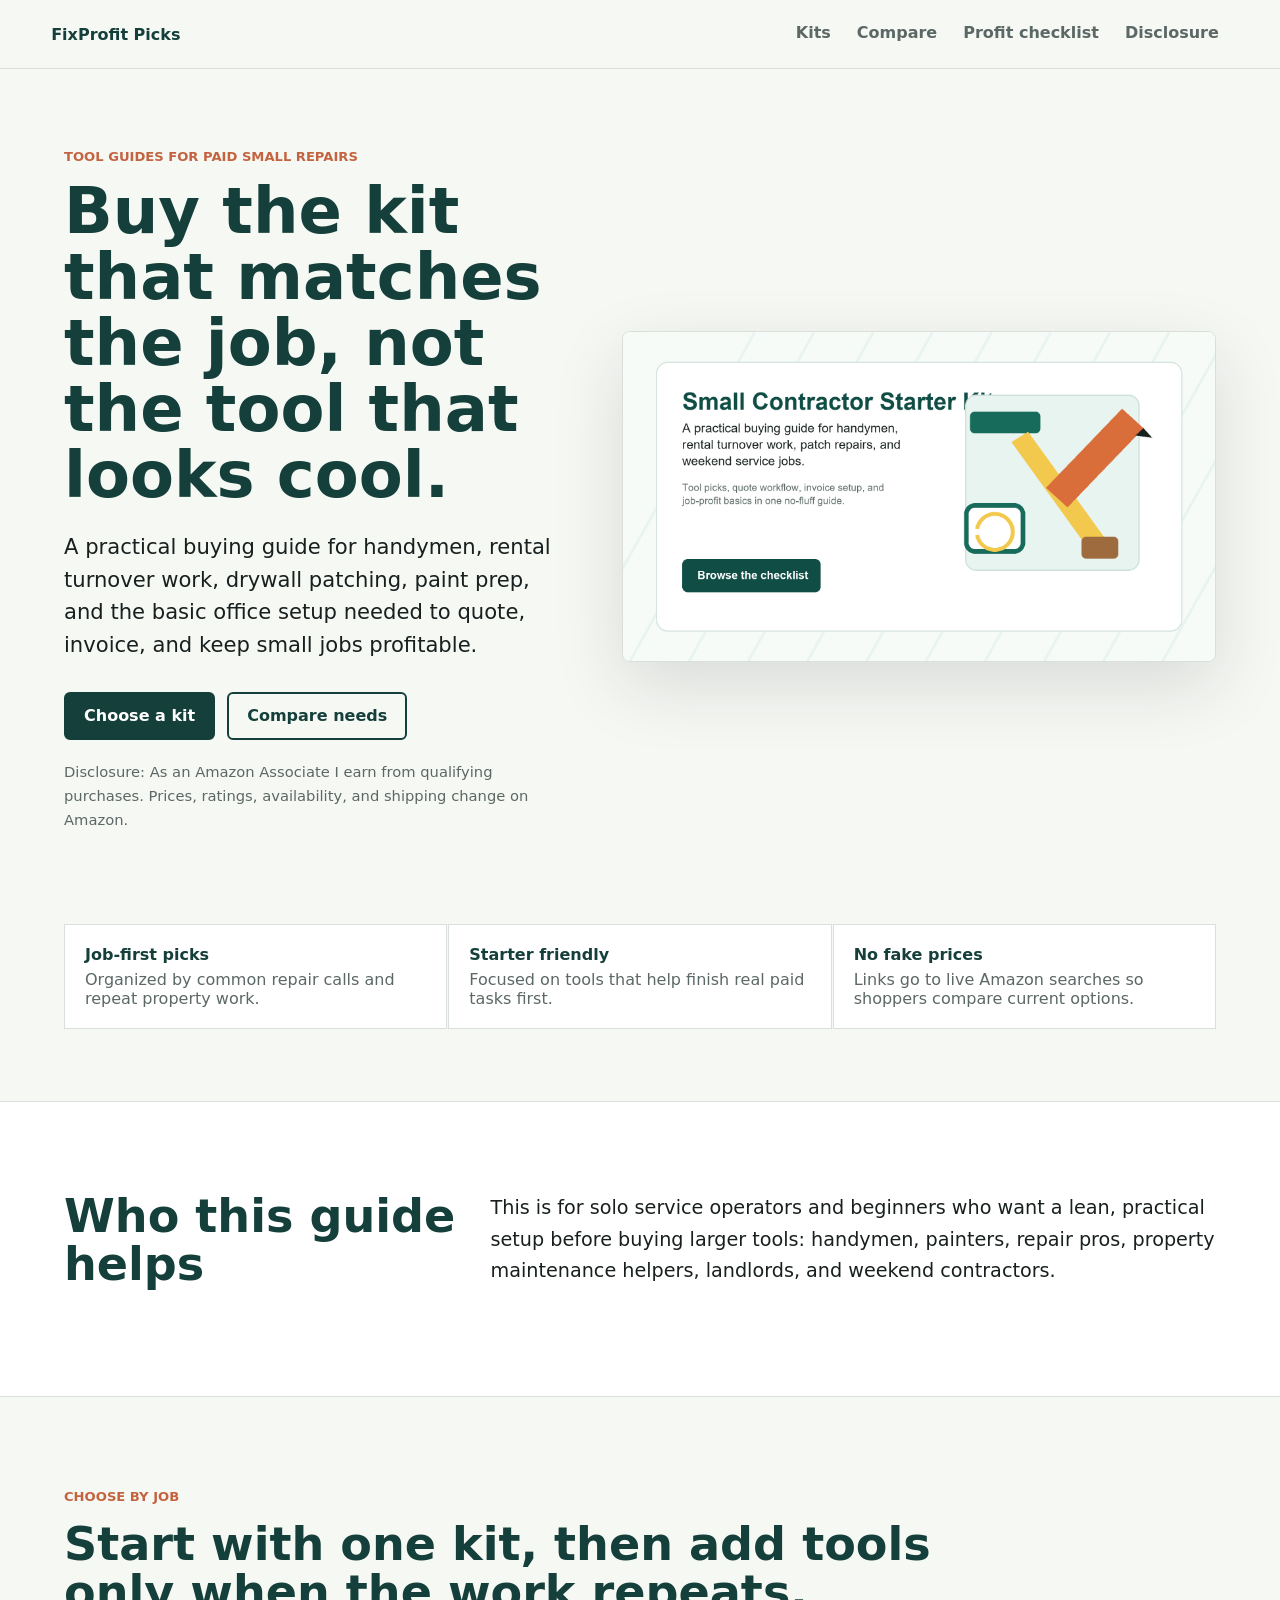
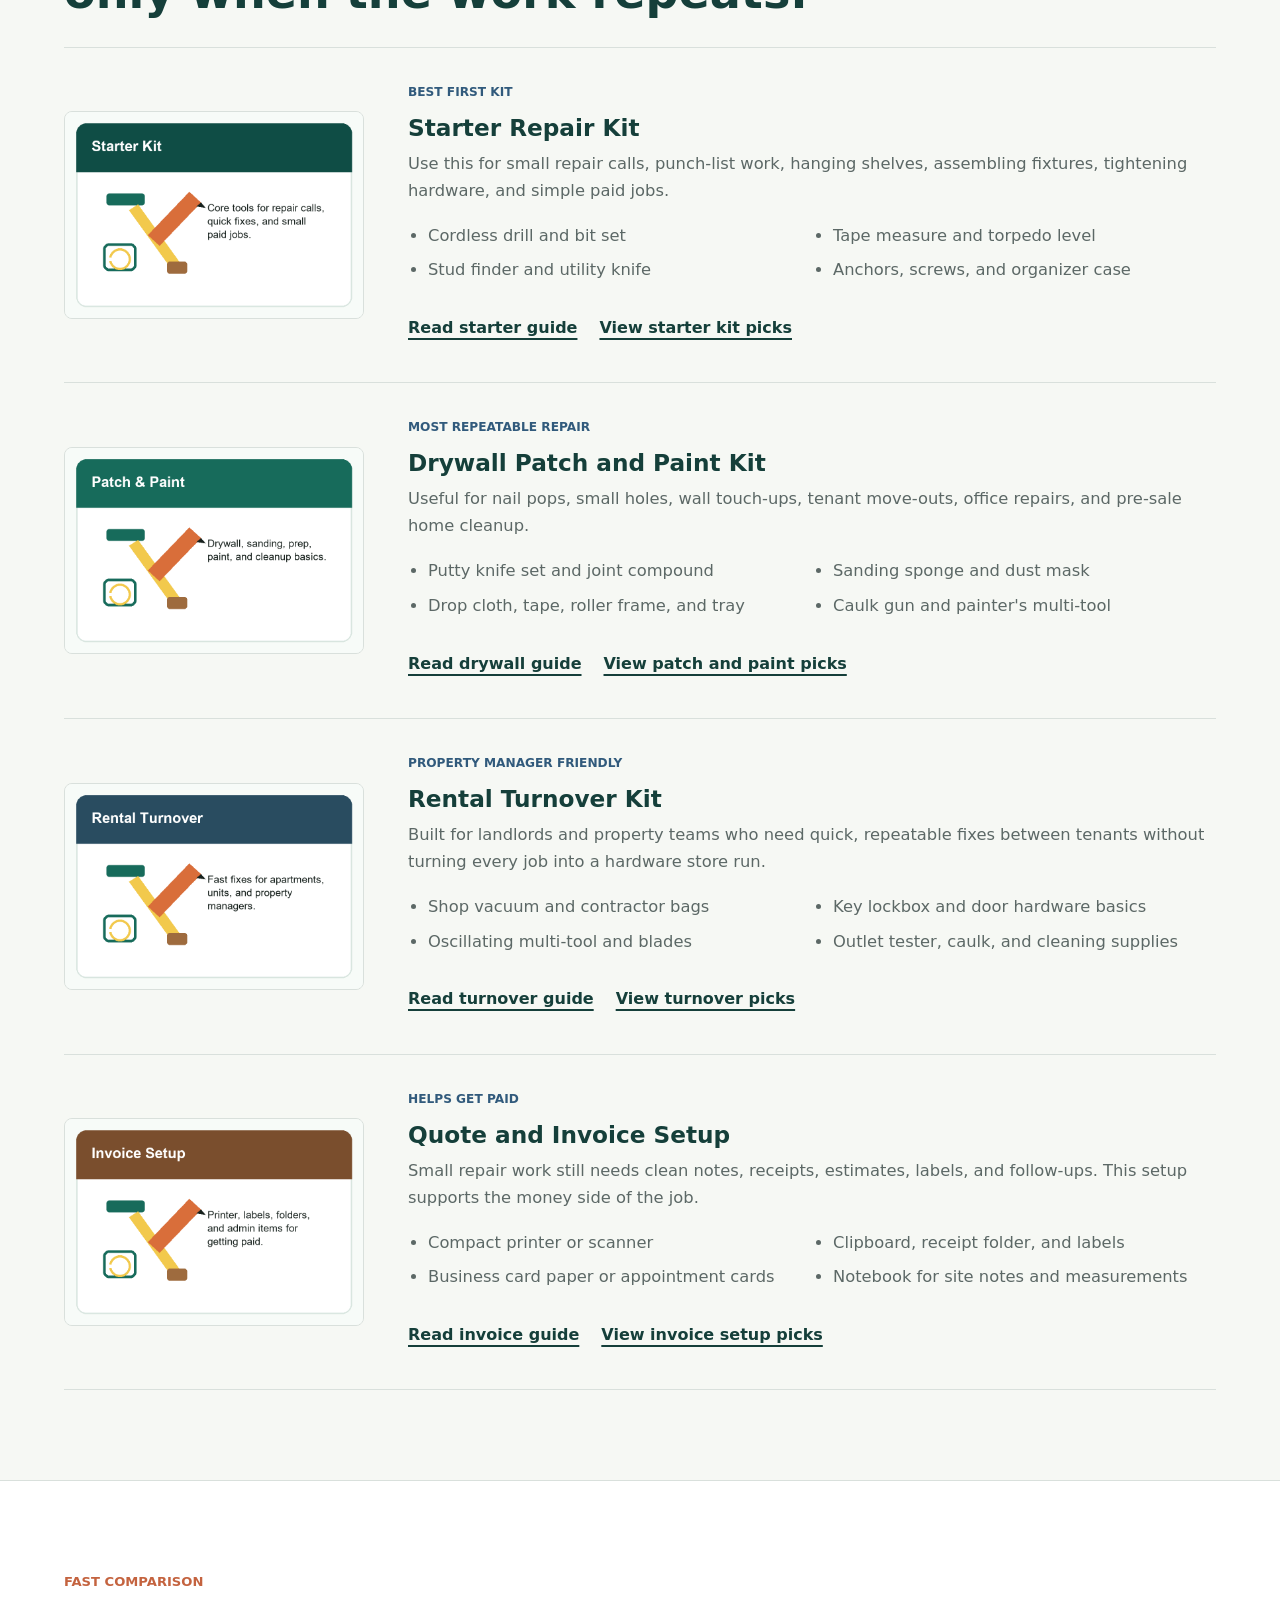
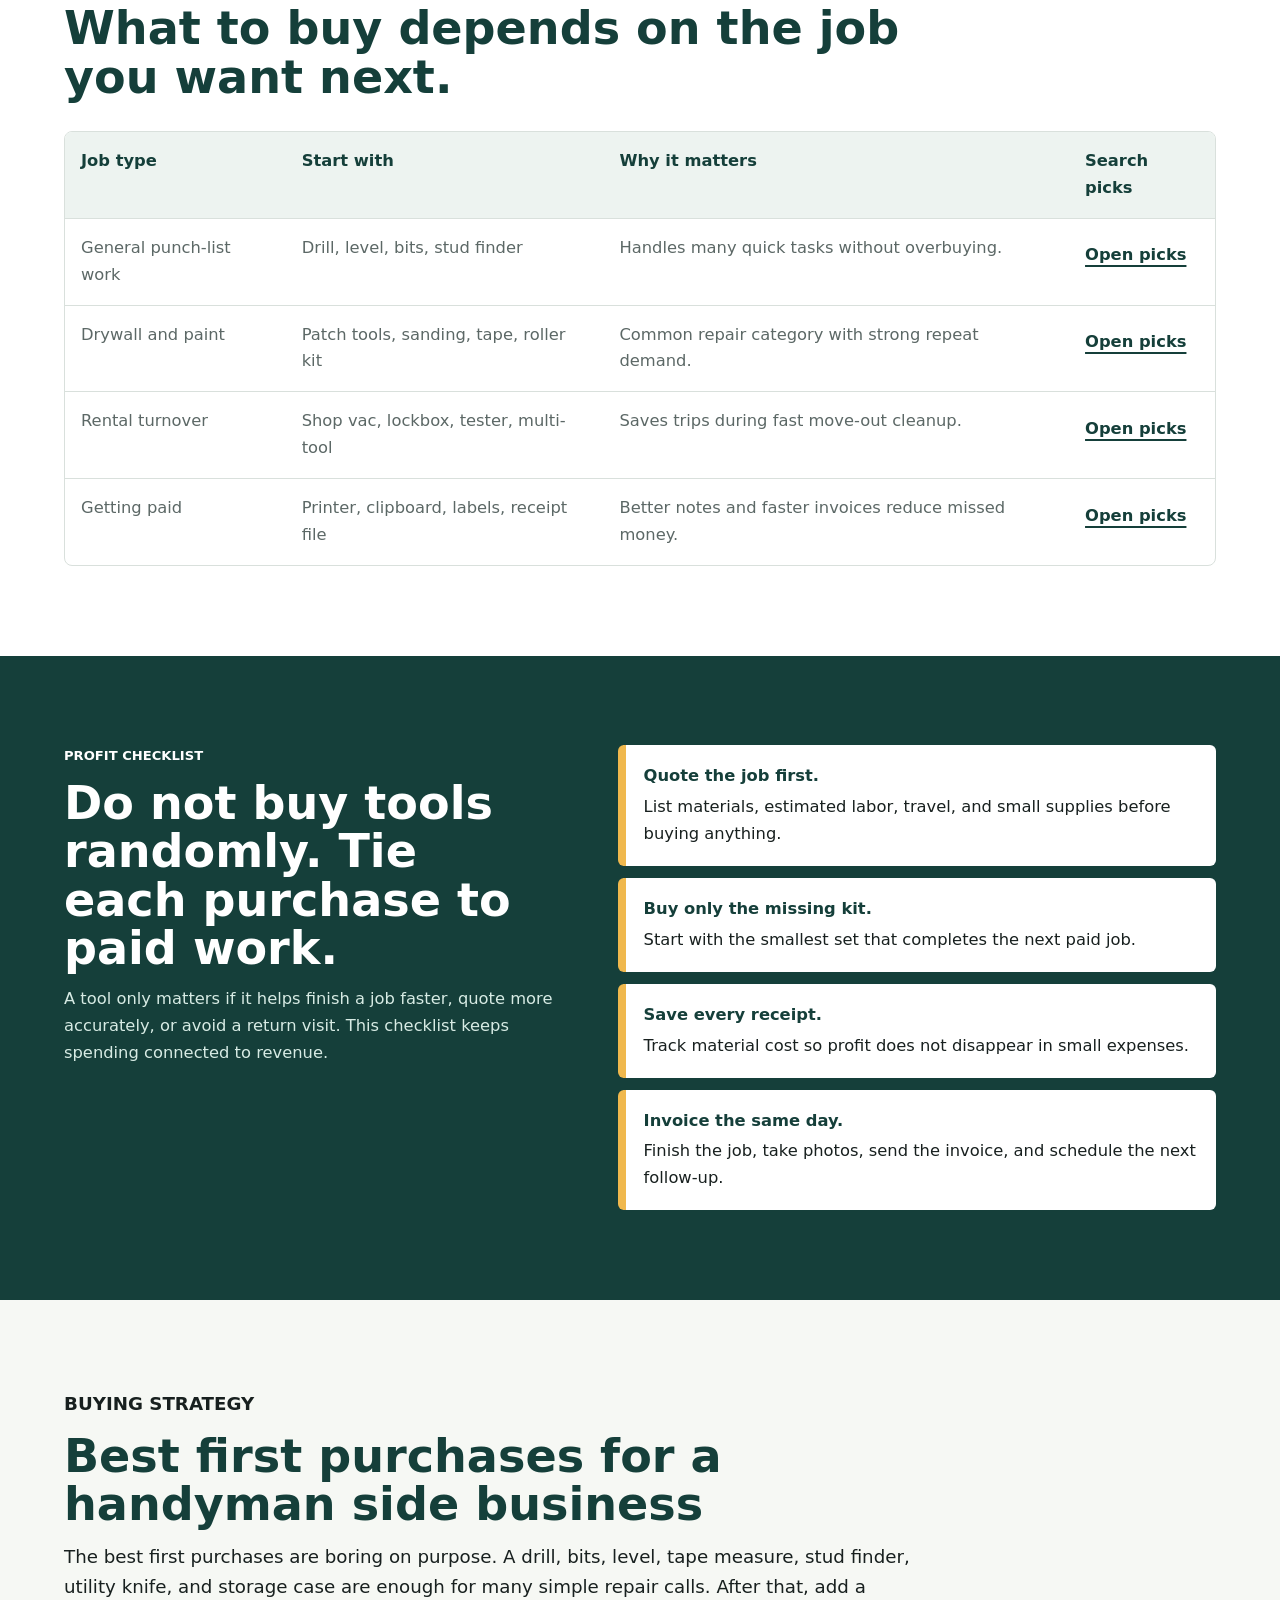
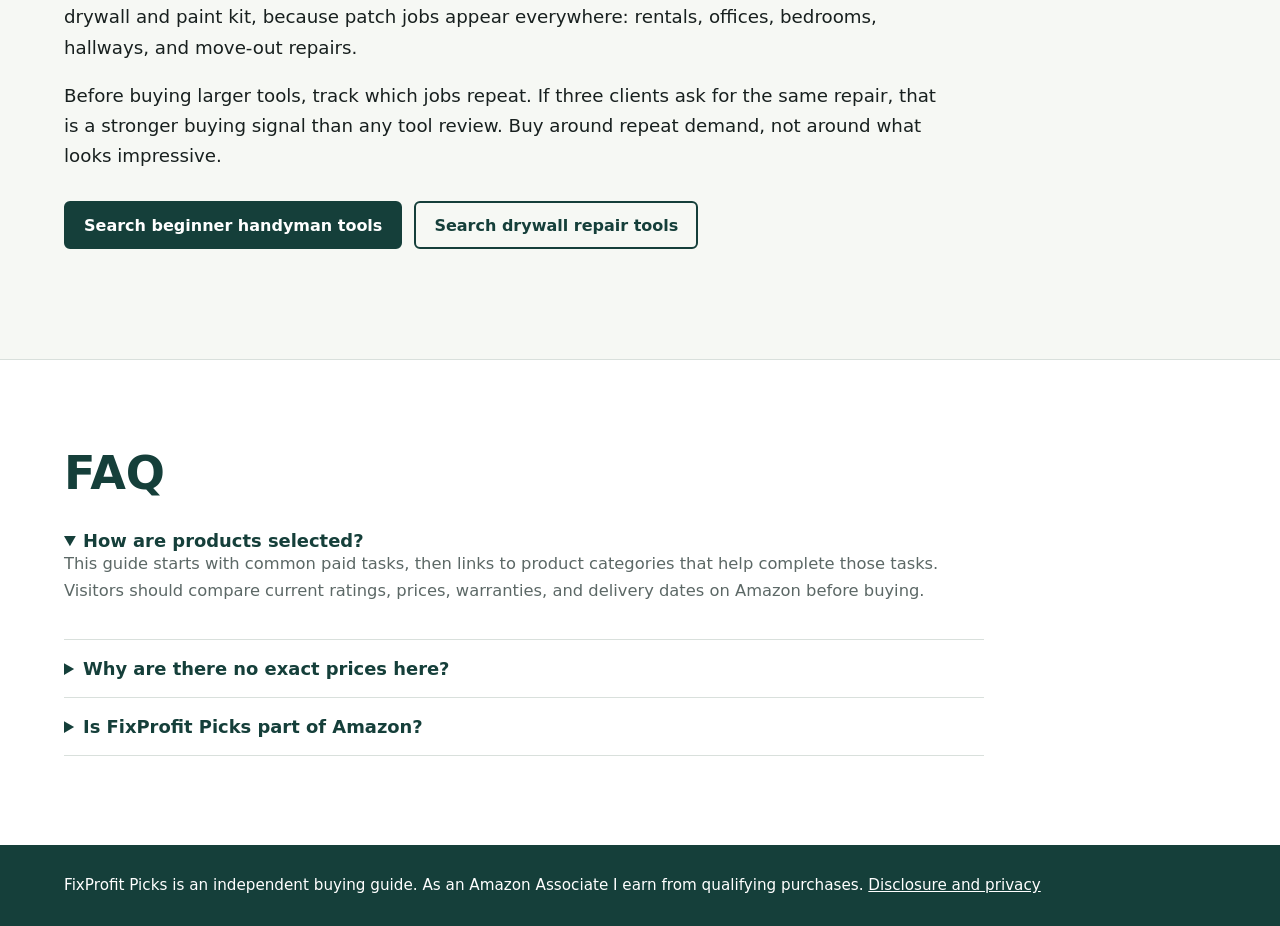
==== commit 9ff66d7b: "Add focused buying guide pages" ====
--- a/index.html
+++ b/index.html
@@ -15,7 +15,8 @@
     />
     <meta property="og:type" content="website" />
     <meta property="og:image" content="assets/hero-tools.png" />
-    <link rel="stylesheet" href="styles.css?v=20260526-2" />
+    <link rel="canonical" href="https://stingo09.github.io/fixprofit-picks/" />
+    <link rel="stylesheet" href="styles.css?v=20260526-3" />
   </head>
   <body>
     <header class="topbar">
@@ -99,7 +100,10 @@
               <li>Stud finder and utility knife</li>
               <li>Anchors, screws, and organizer case</li>
             </ul>
-            <a class="text-link" data-amazon-search="handyman starter tool kit cordless drill level stud finder organizer">View starter kit picks</a>
+            <div class="link-row">
+              <a class="text-link" href="starter-repair-kit.html">Read starter guide</a>
+              <a class="text-link" data-amazon-search="handyman starter tool kit cordless drill level stud finder organizer">View starter kit picks</a>
+            </div>
           </div>
         </article>
 
@@ -118,7 +122,10 @@
               <li>Drop cloth, tape, roller frame, and tray</li>
               <li>Caulk gun and painter's multi-tool</li>
             </ul>
-            <a class="text-link" data-amazon-search="drywall repair kit sanding sponge painter tool caulk gun roller tray">View patch and paint picks</a>
+            <div class="link-row">
+              <a class="text-link" href="drywall-paint-kit.html">Read drywall guide</a>
+              <a class="text-link" data-amazon-search="drywall repair kit sanding sponge painter tool caulk gun roller tray">View patch and paint picks</a>
+            </div>
           </div>
         </article>
 
@@ -138,7 +145,10 @@
               <li>Oscillating multi-tool and blades</li>
               <li>Outlet tester, caulk, and cleaning supplies</li>
             </ul>
-            <a class="text-link" data-amazon-search="rental turnover maintenance kit shop vac lockbox oscillating tool outlet tester">View turnover picks</a>
+            <div class="link-row">
+              <a class="text-link" href="rental-turnover-kit.html">Read turnover guide</a>
+              <a class="text-link" data-amazon-search="rental turnover maintenance kit shop vac lockbox oscillating tool outlet tester">View turnover picks</a>
+            </div>
           </div>
         </article>
 
@@ -158,7 +168,10 @@
               <li>Business card paper or appointment cards</li>
               <li>Notebook for site notes and measurements</li>
             </ul>
-            <a class="text-link" data-amazon-search="small business invoice printer receipt organizer clipboard labels notebook">View invoice setup picks</a>
+            <div class="link-row">
+              <a class="text-link" href="quote-invoice-setup.html">Read invoice guide</a>
+              <a class="text-link" data-amazon-search="small business invoice printer receipt organizer clipboard labels notebook">View invoice setup picks</a>
+            </div>
           </div>
         </article>
       </section>
@@ -297,6 +310,6 @@
       </p>
     </footer>
 
-    <script src="script.js?v=20260526-2"></script>
+    <script src="script.js?v=20260526-3"></script>
   </body>
 </html>
--- a/styles.css
+++ b/styles.css
@@ -281,6 +281,36 @@
   text-underline-offset: 5px;
 }
 
+.link-row {
+  display: flex;
+  flex-wrap: wrap;
+  gap: 10px 22px;
+}
+
+.guide-list {
+  display: grid;
+  grid-template-columns: repeat(3, minmax(0, 1fr));
+  gap: 16px;
+  margin: 26px 0;
+}
+
+.guide-list a,
+.note-box {
+  display: block;
+  padding: 18px;
+  border: 1px solid var(--line);
+  border-radius: 8px;
+  background: var(--white);
+  color: var(--deep);
+  font-weight: 900;
+}
+
+.note-box {
+  margin: 24px 0;
+  color: var(--ink);
+  font-weight: 700;
+}
+
 .compare {
   background: var(--white);
   border-top: 1px solid var(--line);
@@ -410,7 +440,8 @@
   .intro,
   .kit-card,
   .workflow,
-  .trust-band {
+  .trust-band,
+  .guide-list {
     grid-template-columns: 1fr;
   }
 
